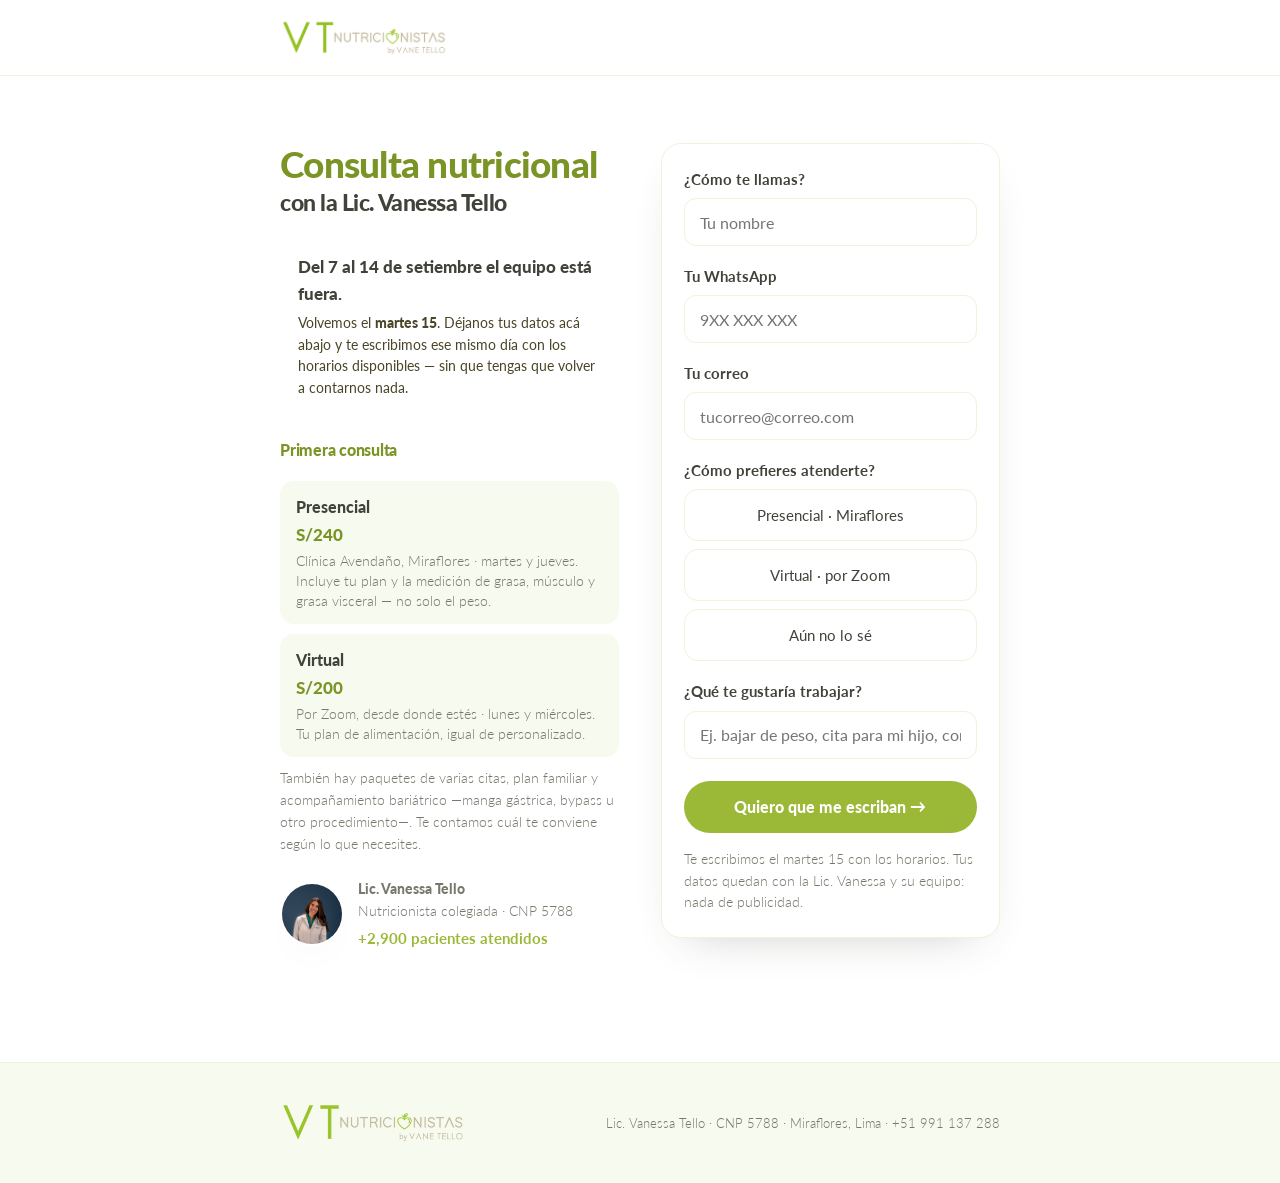
==== interesados.html @ fd31790a "Página de captación · https://tamibot.github.io/vt-descubre" ====
<!DOCTYPE html>
<html lang="es-PE">
<head>
<meta charset="UTF-8">
<meta name="viewport" content="width=device-width, initial-scale=1">
<title>Déjanos tus datos · Lic. Vanessa Tello</title>
<meta name="description" content="El equipo está fuera del 7 al 14 de setiembre. Déjanos tus datos y te escribimos apenas volvemos, el martes 15.">
<link rel="icon" href="brand/VT-Verde.png">
<meta name="theme-color" content="#9BB937">
<meta property="og:type" content="website">
<meta property="og:site_name" content="Vane Tello · Nutrición">
<meta property="og:locale" content="es_PE">
<meta property="og:title" content="Déjanos tus datos y te escribimos el martes 15">
<meta property="og:description" content="Precios, modalidades y horarios de la consulta con la Lic. Vanessa Tello, CNP 5788.">
<meta property="og:url" content="https://tamibot.github.io/vt-descubre/interesados.html">
<meta property="og:image" content="https://tamibot.github.io/vt-descubre/img/preview-whatsapp.jpg">
<meta name="twitter:card" content="summary_large_image">
<link rel="preconnect" href="https://fonts.googleapis.com">
<link rel="preconnect" href="https://fonts.gstatic.com" crossorigin>
<link href="https://fonts.googleapis.com/css2?family=Lato:wght@300;400;700;900&display=swap" rel="stylesheet">
<link rel="stylesheet" href="marca.css?v=ea3757e3">
<style>
/* Esta página existe por una semana concreta: del 7 al 14 no hay nadie
   atendiendo. Hace DOS cosas — dar la información que la persona vino a pedir
   (precios, modalidad, dónde) y quedarse con sus datos. No agenda ni cobra: no
   se puede prometer una cita que nadie va a poder confirmar. */
.entrada{display:grid;gap:1.6rem;padding:1.6rem 0 2.4rem}
@media(min-width:860px){.entrada{grid-template-columns:1fr 1fr;align-items:start;gap:2.6rem;padding:2.6rem 0}}
.promesa h1 em{font-family:var(--sans);font-weight:900;font-style:normal;
  color:var(--tinta);display:block;font-size:.62em;letter-spacing:-.02em;margin-top:.15rem}

/* Los precios, que es lo que más se pregunta por chat. Que estén acá es la
   mitad del trabajo que haría alguien contestando. */
.tarifas{list-style:none;display:grid;gap:.6rem;margin-top:1.3rem}
.tarifas li{display:grid;grid-template-columns:1fr auto;gap:.2rem .8rem;
  background:var(--verde-hum);border-radius:14px;padding:.85rem 1rem}
.tarifas b{font-weight:900;font-size:1rem;color:var(--tinta)}
.tarifas .pre{font-weight:900;color:var(--verde-osc);font-size:1.05rem;white-space:nowrap}
.tarifas span{grid-column:1/-1;font-size:.86rem;color:var(--tinta-sv);font-weight:300;line-height:1.45}

.aviso-vac{background:var(--crema);border-radius:16px;padding:1rem 1.15rem;margin-top:1.3rem}
.aviso-vac b{font-weight:900}
.aviso-vac p{font-size:.9rem;color:#4A4527;line-height:1.5;margin-top:.3rem}

.gracias{text-align:center;padding:2.6rem 0}
.gracias .tick{width:76px;height:76px;border-radius:50%;background:var(--verde-pal);
  display:grid;place-items:center;margin:0 auto 1.2rem;font-size:2.2rem}
</style>
</head>
<body>

<header class="top"><div class="wrap">
  <a class="lock" href="https://www.vanessatello.com.pe/"><img src="brand/VT-Hoja-membretada.png" alt="VT Nutricionistas by Vane Tello"></a>
</div></header>

<!-- ============ INFORMACIÓN + FORMULARIO ============ -->
<section class="paso on" id="p1"><div class="wrap entrada">

  <div class="promesa">
    <h1>Consulta nutricional<em>con la Lic. Vanessa Tello</em></h1>

    <div class="aviso-vac">
      <b>Del 7 al 14 de setiembre el equipo está fuera.</b>
      <p>Volvemos el <b>martes 15</b>. Déjanos tus datos acá abajo y te escribimos ese
        mismo día con los horarios disponibles — sin que tengas que volver a
        contarnos nada.</p>
    </div>

    <h2 style="font-size:1rem;font-weight:900;margin-top:1.6rem">Primera consulta</h2>
    <ul class="tarifas">
      <li><b>Presencial</b><span class="pre">S/240</span>
        <span>Clínica Avendaño, Miraflores · martes y jueves. Incluye tu plan y la
          medición de grasa, músculo y grasa visceral — no solo el peso.</span></li>
      <li><b>Virtual</b><span class="pre">S/200</span>
        <span>Por Zoom, desde donde estés · lunes y miércoles. Tu plan de alimentación,
          igual de personalizado.</span></li>
    </ul>
    <p class="aviso" style="margin-top:.7rem">También hay paquetes de varias citas, plan
      familiar y acompañamiento bariátrico —manga gástrica, bypass u otro procedimiento—.
      Te contamos cuál te conviene según lo que necesites.</p>

    <div class="avala" style="display:flex;align-items:center;gap:.85rem;margin-top:1.4rem;font-size:.86rem;color:var(--tinta-sv);font-weight:300">
      <img src="img/foto-vanessa-1-final.jpg" alt="" style="width:64px;height:64px;border-radius:50%;object-fit:cover;object-position:52% 16%;border:2.5px solid #fff;box-shadow:var(--sombra);flex:0 0 auto">
      <span><b style="font-weight:900">Lic. Vanessa Tello</b>
        <span style="display:block">Nutricionista colegiada · CNP 5788</span>
        <span style="display:block;margin-top:.25rem;font-size:.96rem;font-weight:700;color:var(--verde)">+2,900 pacientes atendidos</span></span>
    </div>
  </div>

  <form class="card" id="f" novalidate>
    <div class="campo">
      <label for="nombre">¿Cómo te llamas?</label>
      <input id="nombre" name="nombre" required autocomplete="given-name"
             autocapitalize="words" placeholder="Tu nombre">
      <span class="err">Escribe tu nombre.</span>
    </div>
    <div class="campo">
      <label for="whatsapp">Tu WhatsApp</label>
      <input id="whatsapp" name="whatsapp" type="tel" required autocomplete="tel"
             inputmode="tel" placeholder="9XX XXX XXX">
      <span class="err">Escribe un número de 9 dígitos.</span>
    </div>
    <div class="campo">
      <label for="email">Tu correo</label>
      <input id="email" name="email" type="email" required autocomplete="email"
             inputmode="email" placeholder="tucorreo@correo.com">
      <span class="err">Revisa tu correo.</span>
    </div>

    <div class="campo">
      <label>¿Cómo prefieres atenderte?</label>
      <div class="elige" id="ops-modalidad" style="display:grid;gap:.5rem">
        <label class="op"><input type="radio" name="modalidad" value="Presencial"><span>Presencial · Miraflores</span></label>
        <label class="op"><input type="radio" name="modalidad" value="Virtual"><span>Virtual · por Zoom</span></label>
        <label class="op"><input type="radio" name="modalidad" value="Aún no lo sé"><span>Aún no lo sé</span></label>
      </div>
    </div>

    <!-- Una sola pregunta abierta. Es lo que le va a decir a Sheilla de qué se
         trata antes de abrir el chat, y lo que evita la conversación de ida y
         vuelta para averiguar lo mismo. -->
    <div class="campo">
      <label for="objetivo">¿Qué te gustaría trabajar?</label>
      <input id="objetivo" name="objetivo" autocomplete="off"
             placeholder="Ej. bajar de peso, cita para mi hijo, control bariátrico">
    </div>

    <div class="acciones">
      <button class="btn btn-p" type="submit" id="enviar">Quiero que me escriban →</button>
    </div>
    <p class="aviso">Te escribimos el martes 15 con los horarios. Tus datos quedan con la
      Lic. Vanessa y su equipo: nada de publicidad.</p>
  </form>

</div></section>

<!-- ============ GRACIAS ============ -->
<section class="paso" id="p2"><div class="wrap gracias">
  <div class="tick">💚</div>
  <h1 id="g-titulo">¡Listo!</h1>
  <p class="lead" style="margin:.8rem auto 0;max-width:30rem" id="g-texto">
    Te tenemos anotada. El <b>martes 15 de setiembre</b> te escribimos por WhatsApp con
    los horarios disponibles.</p>

  <div class="nota" style="max-width:34rem;margin:1.8rem auto 0;text-align:left">
    <b>Mientras tanto, algo que sí te sirve hoy.</b><br>
    10 cenas y desayunos listos en 10 minutos, con lo que ya tienes en la refrigeradora.
    Es gratis y lo descargas al instante.
  </div>
  <div class="acciones" style="justify-content:center">
    <a class="btn btn-s" href="recetas.html">Descargar las 10 recetas</a>
  </div>
</div></section>

<footer><div class="wrap">
  <img src="brand/VT-Hoja-membretada.png" alt="Vane Tello">
  <span>Lic. Vanessa Tello · CNP 5788 · Miraflores, Lima ·
    <a href="https://wa.me/51991137288">+51 991 137 288</a></span>
</div></footer>

<script>
/* Entra por el MISMO webhook que las otras páginas de captación. Lo que cambia
   es `etapa: 'vacaciones'`, que en el flujo decide la etiqueta y a qué etapa
   del embudo va — para que al volver el equipo tenga la lista de la semana
   separada del resto. */
const CRM = 'https://primary-production-9caaf.up.railway.app/webhook/captacion-vt';

const $ = s => document.querySelector(s);
const $$ = s => [...document.querySelectorAll(s)];

function normalizarTel(v){
  const d = String(v || '').replace(/\D/g, '').replace(/^0+/, '');
  if (/^9\d{8}$/.test(d)) return '+51' + d;
  if (/^519\d{8}$/.test(d)) return '+' + d;
  return d.length >= 8 && d.length <= 15 ? '+' + d : null;
}
const correoOk = v => /^[^\s@]+@[^\s@]+\.[a-z]{2,}$/i.test(String(v || '').trim());

function marcar(el, mal){
  el.closest('.campo').classList.toggle('mal', mal);
  return !mal;
}

$('#f').addEventListener('submit', async e => {
  e.preventDefault();
  const n = $('#nombre'), t = $('#whatsapp'), m = $('#email');
  const ok = [
    marcar(n, n.value.trim().length < 2),
    marcar(t, !normalizarTel(t.value)),
    marcar(m, !correoOk(m.value)),
  ].every(Boolean);
  if (!ok){ $('#f .mal input')?.focus(); return; }

  $('#enviar').disabled = true;
  $('#enviar').textContent = 'Guardando…';

  const q = new URLSearchParams(location.search);
  const datos = {
    etapa: 'vacaciones',
    nombre: n.value.trim(),
    whatsapp: t.value.trim(), whatsapp_e164: normalizarTel(t.value),
    email: m.value.trim().toLowerCase(),
    modalidad: $('[name=modalidad]:checked')?.value || '',
    nota: $('#objetivo').value.trim(),
    pagina: location.href,
    utm_source: q.get('utm_source') || '', utm_medium: q.get('utm_medium') || '',
  };
  try {
    // Con tope: si el CRM tarda, la persona no se queda mirando "Guardando…".
    await fetch(CRM, {method:'POST', headers:{'Content-Type':'application/json'},
                      body: JSON.stringify(datos), signal: AbortSignal.timeout(8000)});
  } catch(err){
    // Que el CRM falle no puede costar el dato: queda guardado acá y el mensaje
    // de WhatsApp lo lleva igual, que es el camino que ya existe hoy.
    try { localStorage.setItem('vt_interesado_' + Date.now(), JSON.stringify(datos)); } catch(x){}
  }

  $('#g-titulo').textContent = `¡Listo, ${datos.nombre.split(' ')[0]}!`;
  $('#p1').classList.remove('on'); $('#p2').classList.add('on');
  window.scrollTo({ top: 0, behavior: 'smooth' });
});

/* Autocomprobación: interesados.html?selftest=1 */
if (new URLSearchParams(location.search).get('selftest')){
  const f = [];
  [['987654321','+51987654321'],['999 888 777','+51999888777'],['12345',null]].forEach(([e,s]) => {
    if (normalizarTel(e) !== s) f.push(`tel "${e}" → ${normalizarTel(e)}`);
  });
  [['a@b.pe',true],['a@b',false]].forEach(([e,s]) => {
    if (correoOk(e) !== s) f.push(`correo "${e}"`);
  });
  // Tres obligatorios y ni uno más: esta página se llena con el pulgar, en un
  // chat, y cada campo extra es gente que no lo termina.
  const req = $$('#f [required]').map(x => x.id);
  if (req.length !== 3) f.push(`pide ${req.length} campos obligatorios: ${req}`);
  // La página no puede agendar: si aparece un calendario, alguien va a creer
  // que tiene cita en una semana en la que no hay nadie.
  if (/calendario|reservar\.html/i.test($('#p1').innerHTML)) f.push('ofrece reservar');
  console[f.length ? 'error' : 'log'](f.length ? '✗ ' + f.join(' · ') : '✓ interesados.html ok');
  document.title = (f.length ? '✗ ' : '✓ ') + document.title;
}
</script>
</body>
</html>
---- marca.css ----
/* Marca Vane Tello — tokens y piezas compartidas.
   Sale del Manual de Identidad: verde #9BB937 predomina, Lato para el cuerpo.
   `descubre.html` mantiene sus estilos propios a propósito: funciona y no se
   toca por ordenar. Esto lo usan las páginas nuevas. */
:root{
  --verde:#9BB937; --verde-osc:#7A9425; --verde-cl:#C3D583;
  --verde-pal:#EDF3DC; --verde-hum:#F7FAEF;
  --taupe:#8E8565; --taupe-cl:#C3BCA8;
  --naranja:#F7903C; --naranja-pal:#FEF0E3;
  --amarillo:#F4E9AB; --amarillo-pal:#FBF6DE;
  --tinta:#41423A; --tinta-sv:#78796D; --sans:'Lato',system-ui,sans-serif;
  --r:20px; --sombra:0 18px 44px -26px rgba(65,66,58,.32);
}
*{box-sizing:border-box;margin:0;padding:0}
body{
  font-family:var(--sans);font-weight:400;color:var(--tinta);background:#fff;
  font-size:17px;line-height:1.6;-webkit-font-smoothing:antialiased;
  padding-bottom:env(safe-area-inset-bottom);
}
img{max-width:100%;display:block}
a{color:inherit;text-decoration:none}
.wrap{width:min(720px,92vw);margin-inline:auto}
h1{font-family:var(--sans);font-weight:900;font-size:clamp(1.65rem,4.4vw,2.3rem);
   line-height:1.18;letter-spacing:-.02em;color:var(--verde-osc)}
h2{font-family:var(--sans);font-weight:900;font-size:clamp(1.3rem,3.4vw,1.7rem);
   color:var(--verde-osc);line-height:1.25;letter-spacing:-.015em}
p{max-width:60ch}
.lead{font-size:1.06rem;color:var(--tinta-sv);font-weight:300}

/* barra superior */
.top{position:sticky;top:0;z-index:40;background:rgba(255,255,255,.95);
  backdrop-filter:blur(10px);border-bottom:1px solid var(--verde-pal)}
.top .wrap{display:flex;align-items:center;justify-content:space-between;
  gap:.8rem;padding:.6rem 0;min-height:64px}
/* El logo es un lockup horizontal de 3:1 —"V T NUTRICIONISTAS by Vane Tello"—,
   no una marca compacta. Escalarlo por ALTURA lo dejaba en 34px de alto y unos
   100 de ancho: a ese tamaño "NUTRICIONISTAS" mide 8 píxeles y no se lee.
   Se dimensiona por ancho, que es la medida que manda en un lockup. */
.lock{display:flex;align-items:center}
.lock img{width:clamp(140px,36vw,168px);height:auto}
.gratis{background:var(--verde-pal);color:var(--verde-osc);font-weight:900;
  font-size:.72rem;letter-spacing:.06em;text-transform:uppercase;
  padding:.32rem .8rem;border-radius:999px}

/* pasos */
.paso{display:none;padding:1.6rem 0 2.4rem}
.paso.on{display:block}
.barra{height:4px;background:var(--verde-pal);border-radius:99px;margin:.9rem 0 1.4rem}
.barra i{display:block;height:100%;background:var(--verde);border-radius:99px;
  transition:width .3s ease}

/* tarjetas y campos */
.card{background:#fff;border:1px solid var(--verde-pal);border-radius:var(--r);
  padding:1.4rem;box-shadow:var(--sombra)}
.campo{margin-bottom:1.1rem}
.campo>label,legend{display:block;font-weight:700;font-size:.95rem;margin-bottom:.45rem}
legend small{display:block;font-weight:300;color:var(--tinta-sv);font-size:.82rem}
input,select,textarea{
  width:100%;font-family:var(--sans);font-size:1rem;color:var(--tinta);
  padding:.8rem .9rem;border:1.5px solid var(--verde-pal);border-radius:12px;
  background:#fff;min-height:48px}
input:focus,select:focus,textarea:focus{outline:none;border-color:var(--verde)}
.err{display:none;color:var(--naranja);font-size:.85rem;margin-top:.3rem;font-weight:700}
.malo input,.malo select{border-color:var(--naranja)}
.malo .err{display:block}

/* opciones tocables */
.ops{display:grid;gap:.6rem}
.ops.g2{grid-template-columns:repeat(auto-fit,minmax(150px,1fr))}
.op{position:relative;display:block}
.op input{position:absolute;opacity:0;width:0;height:0}
.op span{display:flex;align-items:center;justify-content:center;text-align:center;
  min-height:52px;padding:.7rem .8rem;border:1.5px solid var(--verde-pal);
  border-radius:14px;font-size:.95rem;cursor:pointer;transition:.15s;line-height:1.3}
.op input:checked+span{border-color:var(--verde);background:var(--verde-hum);font-weight:700}
.op input:focus-visible+span{outline:2px solid var(--verde);outline-offset:2px}

/* botones */
.acciones{display:flex;gap:.7rem;flex-wrap:wrap;margin-top:1.4rem}
.btn{display:inline-flex;align-items:center;justify-content:center;gap:.4rem;
  font-family:var(--sans);font-weight:900;font-size:1rem;min-height:52px;
  padding:.8rem 1.6rem;border:none;border-radius:999px;cursor:pointer;transition:.15s}
.btn-p{background:var(--verde);color:#fff;flex:1}
.btn-p:hover{background:var(--verde-osc)}
.btn-s{background:transparent;color:var(--tinta-sv);border:1.5px solid var(--verde-pal)}
.btn-wa{background:#25D366;color:#fff}
.btn:disabled{opacity:.5;cursor:not-allowed}

/* avisos */
.aviso{font-size:.85rem;color:var(--tinta-sv);font-weight:300;margin-top:1rem}
.nota{background:var(--verde-hum);border-radius:14px;padding:.9rem 1rem;
  font-size:.9rem;line-height:1.55;margin-top:1rem}

/* ---------------------------------------------------------------- movimiento
   Poco y con motivo: confirmar que un toque llegó, y suavizar lo que aparece
   de golpe. Nada decorativo — en un formulario, el movimiento que no informa
   distrae. Todo se apaga solo con `prefers-reduced-motion`, que en iOS lo
   activa mucha gente por mareo, no por gusto. */
@media (prefers-reduced-motion: no-preference){
  .paso.on{animation:entra .32s ease both}
  .op span,.tarj span,.card,.btn{transition:transform .12s ease,border-color .15s ease,
    background .15s ease,box-shadow .15s ease}
  .op input:checked+span,.tarj input:checked+span{animation:late .22s ease}
  .btn-p:active,.op span:active,.tarj span:active{transform:scale(.985)}
  .aparece{animation:entra .3s ease both}
}
@keyframes entra{from{opacity:0;transform:translateY(8px)}to{opacity:1;transform:none}}
@keyframes late{50%{transform:scale(1.015)}}

/* El foco visible es accesibilidad, no adorno: quien navega con teclado no
   tiene otra forma de saber dónde está. */
:where(a,button,input,select,textarea,summary):focus-visible{
  outline:2px solid var(--verde);outline-offset:2px;border-radius:6px}

footer{background:var(--verde-hum);border-top:1px solid var(--verde-pal);
  padding:1.8rem 0;margin-top:2rem}
footer .wrap{display:flex;flex-wrap:wrap;gap:.9rem;justify-content:space-between;
  align-items:center;font-size:.82rem;color:var(--tinta-sv);font-weight:300}
footer img{width:186px;opacity:.95}
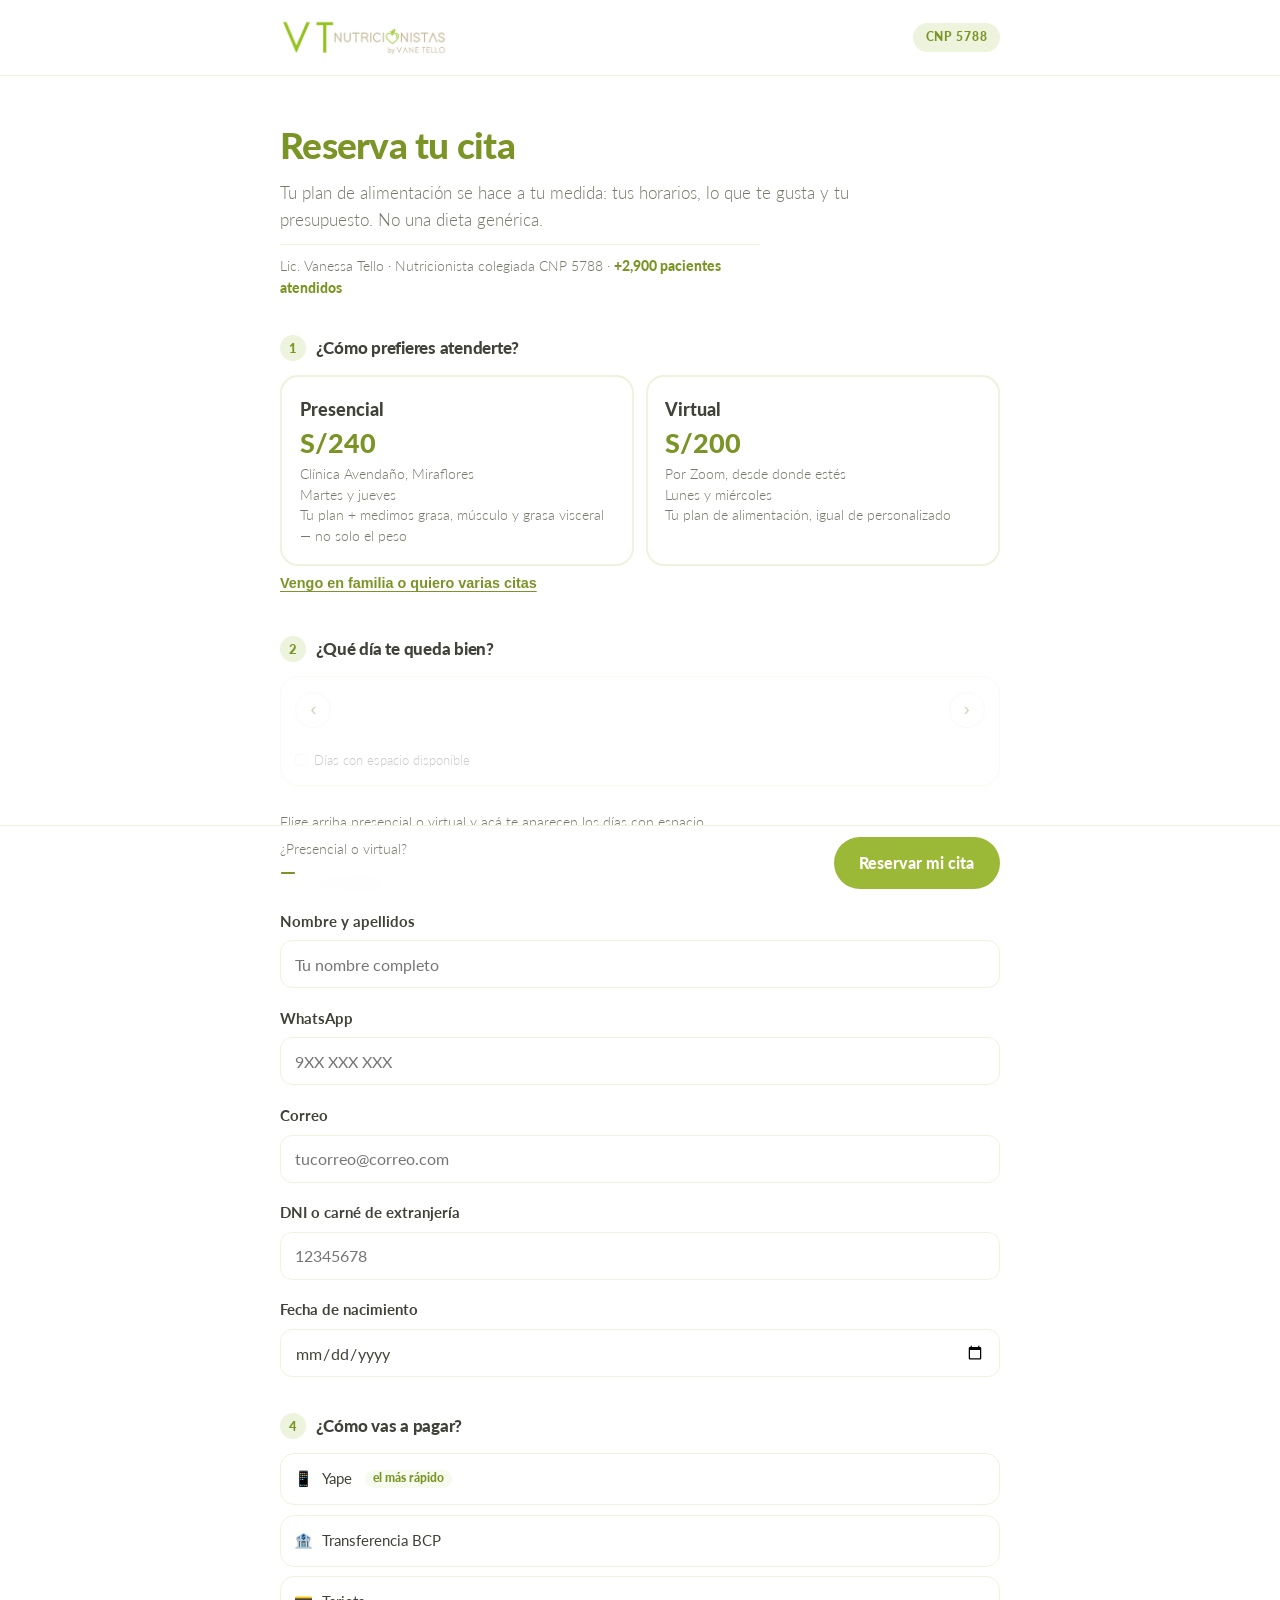
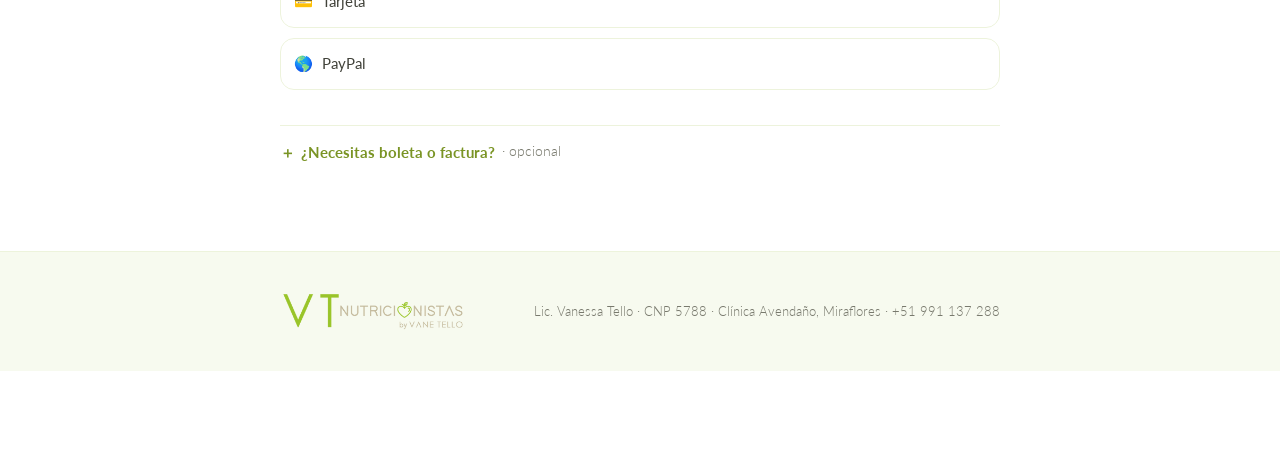
==== commit ec3d1129: "Página de captación · https://tamibot.github.io/vt-descubre" ====
--- a/interesados.html
+++ b/interesados.html
@@ -3,242 +3,15 @@
 <head>
 <meta charset="UTF-8">
 <meta name="viewport" content="width=device-width, initial-scale=1">
-<title>Déjanos tus datos · Lic. Vanessa Tello</title>
-<meta name="description" content="El equipo está fuera del 7 al 14 de setiembre. Déjanos tus datos y te escribimos apenas volvemos, el martes 15.">
-<link rel="icon" href="brand/VT-Verde.png">
-<meta name="theme-color" content="#9BB937">
-<meta property="og:type" content="website">
-<meta property="og:site_name" content="Vane Tello · Nutrición">
-<meta property="og:locale" content="es_PE">
-<meta property="og:title" content="Déjanos tus datos y te escribimos el martes 15">
-<meta property="og:description" content="Precios, modalidades y horarios de la consulta con la Lic. Vanessa Tello, CNP 5788.">
-<meta property="og:url" content="https://tamibot.github.io/vt-descubre/interesados.html">
-<meta property="og:image" content="https://tamibot.github.io/vt-descubre/img/preview-whatsapp.jpg">
-<meta name="twitter:card" content="summary_large_image">
-<link rel="preconnect" href="https://fonts.googleapis.com">
-<link rel="preconnect" href="https://fonts.gstatic.com" crossorigin>
-<link href="https://fonts.googleapis.com/css2?family=Lato:wght@300;400;700;900&display=swap" rel="stylesheet">
-<link rel="stylesheet" href="marca.css?v=ea3757e3">
-<style>
-/* Esta página existe por una semana concreta: del 7 al 14 no hay nadie
-   atendiendo. Hace DOS cosas — dar la información que la persona vino a pedir
-   (precios, modalidad, dónde) y quedarse con sus datos. No agenda ni cobra: no
-   se puede prometer una cita que nadie va a poder confirmar. */
-.entrada{display:grid;gap:1.6rem;padding:1.6rem 0 2.4rem}
-@media(min-width:860px){.entrada{grid-template-columns:1fr 1fr;align-items:start;gap:2.6rem;padding:2.6rem 0}}
-.promesa h1 em{font-family:var(--sans);font-weight:900;font-style:normal;
-  color:var(--tinta);display:block;font-size:.62em;letter-spacing:-.02em;margin-top:.15rem}
-
-/* Los precios, que es lo que más se pregunta por chat. Que estén acá es la
-   mitad del trabajo que haría alguien contestando. */
-.tarifas{list-style:none;display:grid;gap:.6rem;margin-top:1.3rem}
-.tarifas li{display:grid;grid-template-columns:1fr auto;gap:.2rem .8rem;
-  background:var(--verde-hum);border-radius:14px;padding:.85rem 1rem}
-.tarifas b{font-weight:900;font-size:1rem;color:var(--tinta)}
-.tarifas .pre{font-weight:900;color:var(--verde-osc);font-size:1.05rem;white-space:nowrap}
-.tarifas span{grid-column:1/-1;font-size:.86rem;color:var(--tinta-sv);font-weight:300;line-height:1.45}
-
-.aviso-vac{background:var(--crema);border-radius:16px;padding:1rem 1.15rem;margin-top:1.3rem}
-.aviso-vac b{font-weight:900}
-.aviso-vac p{font-size:.9rem;color:#4A4527;line-height:1.5;margin-top:.3rem}
-
-.gracias{text-align:center;padding:2.6rem 0}
-.gracias .tick{width:76px;height:76px;border-radius:50%;background:var(--verde-pal);
-  display:grid;place-items:center;margin:0 auto 1.2rem;font-size:2.2rem}
-</style>
+<title>Reservar cita · Lic. Vanessa Tello</title>
+<!-- Esta página era el registro de interesados de la semana sin equipo
+     (7-14 de setiembre). Esa semana ya pasó: ahora se agenda directo, sin
+     esperar a que nadie escriba. Se deja el archivo, redirigiendo, para que
+     los enlaces ya compartidos (stories, bio) no queden rotos. -->
+<meta http-equiv="refresh" content="0; url=reservar.html">
+<link rel="canonical" href="reservar.html">
 </head>
 <body>
-
-<header class="top"><div class="wrap">
-  <a class="lock" href="https://www.vanessatello.com.pe/"><img src="brand/VT-Hoja-membretada.png" alt="VT Nutricionistas by Vane Tello"></a>
-</div></header>
-
-<!-- ============ INFORMACIÓN + FORMULARIO ============ -->
-<section class="paso on" id="p1"><div class="wrap entrada">
-
-  <div class="promesa">
-    <h1>Consulta nutricional<em>con la Lic. Vanessa Tello</em></h1>
-
-    <div class="aviso-vac">
-      <b>Del 7 al 14 de setiembre el equipo está fuera.</b>
-      <p>Volvemos el <b>martes 15</b>. Déjanos tus datos acá abajo y te escribimos ese
-        mismo día con los horarios disponibles — sin que tengas que volver a
-        contarnos nada.</p>
-    </div>
-
-    <h2 style="font-size:1rem;font-weight:900;margin-top:1.6rem">Primera consulta</h2>
-    <ul class="tarifas">
-      <li><b>Presencial</b><span class="pre">S/240</span>
-        <span>Clínica Avendaño, Miraflores · martes y jueves. Incluye tu plan y la
-          medición de grasa, músculo y grasa visceral — no solo el peso.</span></li>
-      <li><b>Virtual</b><span class="pre">S/200</span>
-        <span>Por Zoom, desde donde estés · lunes y miércoles. Tu plan de alimentación,
-          igual de personalizado.</span></li>
-    </ul>
-    <p class="aviso" style="margin-top:.7rem">También hay paquetes de varias citas, plan
-      familiar y acompañamiento bariátrico —manga gástrica, bypass u otro procedimiento—.
-      Te contamos cuál te conviene según lo que necesites.</p>
-
-    <div class="avala" style="display:flex;align-items:center;gap:.85rem;margin-top:1.4rem;font-size:.86rem;color:var(--tinta-sv);font-weight:300">
-      <img src="img/foto-vanessa-1-final.jpg" alt="" style="width:64px;height:64px;border-radius:50%;object-fit:cover;object-position:52% 16%;border:2.5px solid #fff;box-shadow:var(--sombra);flex:0 0 auto">
-      <span><b style="font-weight:900">Lic. Vanessa Tello</b>
-        <span style="display:block">Nutricionista colegiada · CNP 5788</span>
-        <span style="display:block;margin-top:.25rem;font-size:.96rem;font-weight:700;color:var(--verde)">+2,900 pacientes atendidos</span></span>
-    </div>
-  </div>
-
-  <form class="card" id="f" novalidate>
-    <div class="campo">
-      <label for="nombre">¿Cómo te llamas?</label>
-      <input id="nombre" name="nombre" required autocomplete="given-name"
-             autocapitalize="words" placeholder="Tu nombre">
-      <span class="err">Escribe tu nombre.</span>
-    </div>
-    <div class="campo">
-      <label for="whatsapp">Tu WhatsApp</label>
-      <input id="whatsapp" name="whatsapp" type="tel" required autocomplete="tel"
-             inputmode="tel" placeholder="9XX XXX XXX">
-      <span class="err">Escribe un número de 9 dígitos.</span>
-    </div>
-    <div class="campo">
-      <label for="email">Tu correo</label>
-      <input id="email" name="email" type="email" required autocomplete="email"
-             inputmode="email" placeholder="tucorreo@correo.com">
-      <span class="err">Revisa tu correo.</span>
-    </div>
-
-    <div class="campo">
-      <label>¿Cómo prefieres atenderte?</label>
-      <div class="elige" id="ops-modalidad" style="display:grid;gap:.5rem">
-        <label class="op"><input type="radio" name="modalidad" value="Presencial"><span>Presencial · Miraflores</span></label>
-        <label class="op"><input type="radio" name="modalidad" value="Virtual"><span>Virtual · por Zoom</span></label>
-        <label class="op"><input type="radio" name="modalidad" value="Aún no lo sé"><span>Aún no lo sé</span></label>
-      </div>
-    </div>
-
-    <!-- Una sola pregunta abierta. Es lo que le va a decir a Sheilla de qué se
-         trata antes de abrir el chat, y lo que evita la conversación de ida y
-         vuelta para averiguar lo mismo. -->
-    <div class="campo">
-      <label for="objetivo">¿Qué te gustaría trabajar?</label>
-      <input id="objetivo" name="objetivo" autocomplete="off"
-             placeholder="Ej. bajar de peso, cita para mi hijo, control bariátrico">
-    </div>
-
-    <div class="acciones">
-      <button class="btn btn-p" type="submit" id="enviar">Quiero que me escriban →</button>
-    </div>
-    <p class="aviso">Te escribimos el martes 15 con los horarios. Tus datos quedan con la
-      Lic. Vanessa y su equipo: nada de publicidad.</p>
-  </form>
-
-</div></section>
-
-<!-- ============ GRACIAS ============ -->
-<section class="paso" id="p2"><div class="wrap gracias">
-  <div class="tick">💚</div>
-  <h1 id="g-titulo">¡Listo!</h1>
-  <p class="lead" style="margin:.8rem auto 0;max-width:30rem" id="g-texto">
-    Te tenemos anotada. El <b>martes 15 de setiembre</b> te escribimos por WhatsApp con
-    los horarios disponibles.</p>
-
-  <div class="nota" style="max-width:34rem;margin:1.8rem auto 0;text-align:left">
-    <b>Mientras tanto, algo que sí te sirve hoy.</b><br>
-    10 cenas y desayunos listos en 10 minutos, con lo que ya tienes en la refrigeradora.
-    Es gratis y lo descargas al instante.
-  </div>
-  <div class="acciones" style="justify-content:center">
-    <a class="btn btn-s" href="recetas.html">Descargar las 10 recetas</a>
-  </div>
-</div></section>
-
-<footer><div class="wrap">
-  <img src="brand/VT-Hoja-membretada.png" alt="Vane Tello">
-  <span>Lic. Vanessa Tello · CNP 5788 · Miraflores, Lima ·
-    <a href="https://wa.me/51991137288">+51 991 137 288</a></span>
-</div></footer>
-
-<script>
-/* Entra por el MISMO webhook que las otras páginas de captación. Lo que cambia
-   es `etapa: 'vacaciones'`, que en el flujo decide la etiqueta y a qué etapa
-   del embudo va — para que al volver el equipo tenga la lista de la semana
-   separada del resto. */
-const CRM = 'https://primary-production-9caaf.up.railway.app/webhook/captacion-vt';
-
-const $ = s => document.querySelector(s);
-const $$ = s => [...document.querySelectorAll(s)];
-
-function normalizarTel(v){
-  const d = String(v || '').replace(/\D/g, '').replace(/^0+/, '');
-  if (/^9\d{8}$/.test(d)) return '+51' + d;
-  if (/^519\d{8}$/.test(d)) return '+' + d;
-  return d.length >= 8 && d.length <= 15 ? '+' + d : null;
-}
-const correoOk = v => /^[^\s@]+@[^\s@]+\.[a-z]{2,}$/i.test(String(v || '').trim());
-
-function marcar(el, mal){
-  el.closest('.campo').classList.toggle('mal', mal);
-  return !mal;
-}
-
-$('#f').addEventListener('submit', async e => {
-  e.preventDefault();
-  const n = $('#nombre'), t = $('#whatsapp'), m = $('#email');
-  const ok = [
-    marcar(n, n.value.trim().length < 2),
-    marcar(t, !normalizarTel(t.value)),
-    marcar(m, !correoOk(m.value)),
-  ].every(Boolean);
-  if (!ok){ $('#f .mal input')?.focus(); return; }
-
-  $('#enviar').disabled = true;
-  $('#enviar').textContent = 'Guardando…';
-
-  const q = new URLSearchParams(location.search);
-  const datos = {
-    etapa: 'vacaciones',
-    nombre: n.value.trim(),
-    whatsapp: t.value.trim(), whatsapp_e164: normalizarTel(t.value),
-    email: m.value.trim().toLowerCase(),
-    modalidad: $('[name=modalidad]:checked')?.value || '',
-    nota: $('#objetivo').value.trim(),
-    pagina: location.href,
-    utm_source: q.get('utm_source') || '', utm_medium: q.get('utm_medium') || '',
-  };
-  try {
-    // Con tope: si el CRM tarda, la persona no se queda mirando "Guardando…".
-    await fetch(CRM, {method:'POST', headers:{'Content-Type':'application/json'},
-                      body: JSON.stringify(datos), signal: AbortSignal.timeout(8000)});
-  } catch(err){
-    // Que el CRM falle no puede costar el dato: queda guardado acá y el mensaje
-    // de WhatsApp lo lleva igual, que es el camino que ya existe hoy.
-    try { localStorage.setItem('vt_interesado_' + Date.now(), JSON.stringify(datos)); } catch(x){}
-  }
-
-  $('#g-titulo').textContent = `¡Listo, ${datos.nombre.split(' ')[0]}!`;
-  $('#p1').classList.remove('on'); $('#p2').classList.add('on');
-  window.scrollTo({ top: 0, behavior: 'smooth' });
-});
-
-/* Autocomprobación: interesados.html?selftest=1 */
-if (new URLSearchParams(location.search).get('selftest')){
-  const f = [];
-  [['987654321','+51987654321'],['999 888 777','+51999888777'],['12345',null]].forEach(([e,s]) => {
-    if (normalizarTel(e) !== s) f.push(`tel "${e}" → ${normalizarTel(e)}`);
-  });
-  [['a@b.pe',true],['a@b',false]].forEach(([e,s]) => {
-    if (correoOk(e) !== s) f.push(`correo "${e}"`);
-  });
-  // Tres obligatorios y ni uno más: esta página se llena con el pulgar, en un
-  // chat, y cada campo extra es gente que no lo termina.
-  const req = $$('#f [required]').map(x => x.id);
-  if (req.length !== 3) f.push(`pide ${req.length} campos obligatorios: ${req}`);
-  // La página no puede agendar: si aparece un calendario, alguien va a creer
-  // que tiene cita en una semana en la que no hay nadie.
-  if (/calendario|reservar\.html/i.test($('#p1').innerHTML)) f.push('ofrece reservar');
-  console[f.length ? 'error' : 'log'](f.length ? '✗ ' + f.join(' · ') : '✓ interesados.html ok');
-  document.title = (f.length ? '✗ ' : '✓ ') + document.title;
-}
-</script>
+<p>Ya puedes agendar directo → <a href="reservar.html">reservar tu cita acá</a>.</p>
 </body>
 </html>
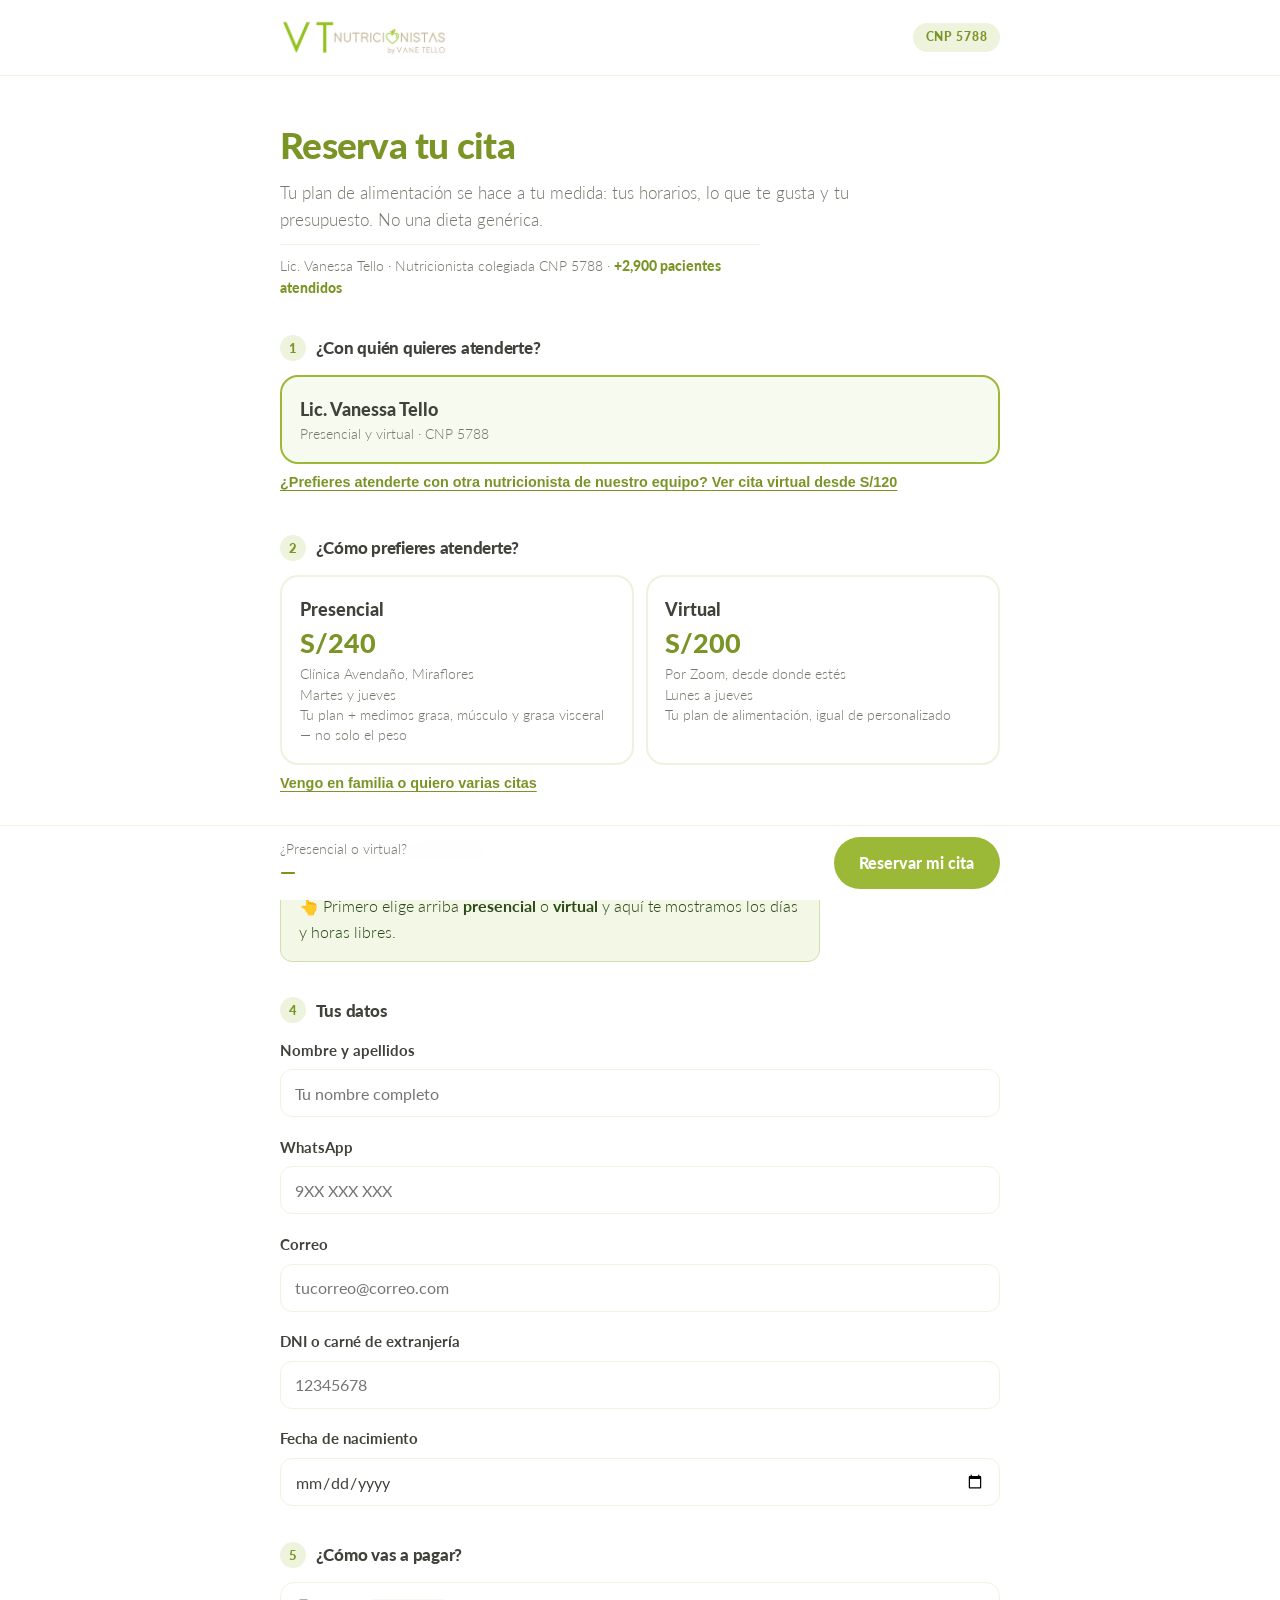
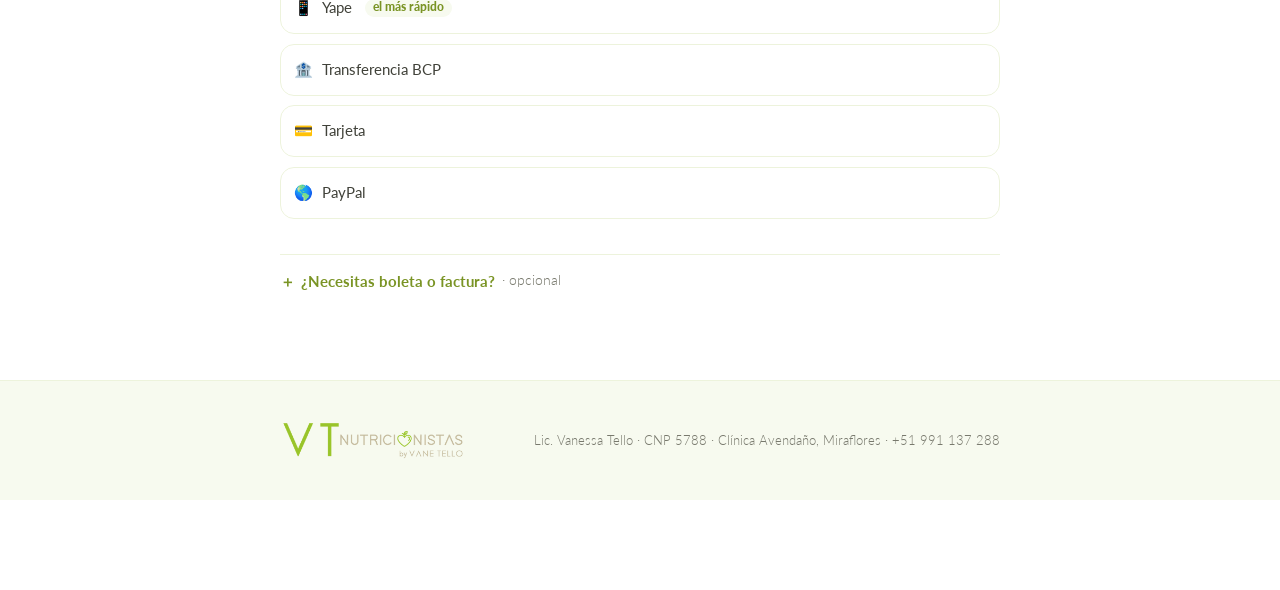
==== commit ba4d7bea: "Direcciones viejas (Railway, GitHub) redirigen al dominio vanessatello.com.pe Co-Authored-By: Claude" ====
--- a/interesados.html
+++ b/interesados.html
@@ -1,6 +1,6 @@
 <!DOCTYPE html>
 <html lang="es-PE">
-<head>
+<head><script>/* 30-oct: direcciones viejas (Railway, GitHub) pasan al dominio */if(/\.up\.railway\.app$|\.github\.io$/.test(location.hostname))location.replace('https://descubre.vanessatello.com.pe'+location.pathname.replace(/^\/vt-descubre/,'')+location.search+location.hash)</script>
 <meta charset="UTF-8">
 <meta name="viewport" content="width=device-width, initial-scale=1">
 <title>Reservar cita · Lic. Vanessa Tello</title>
